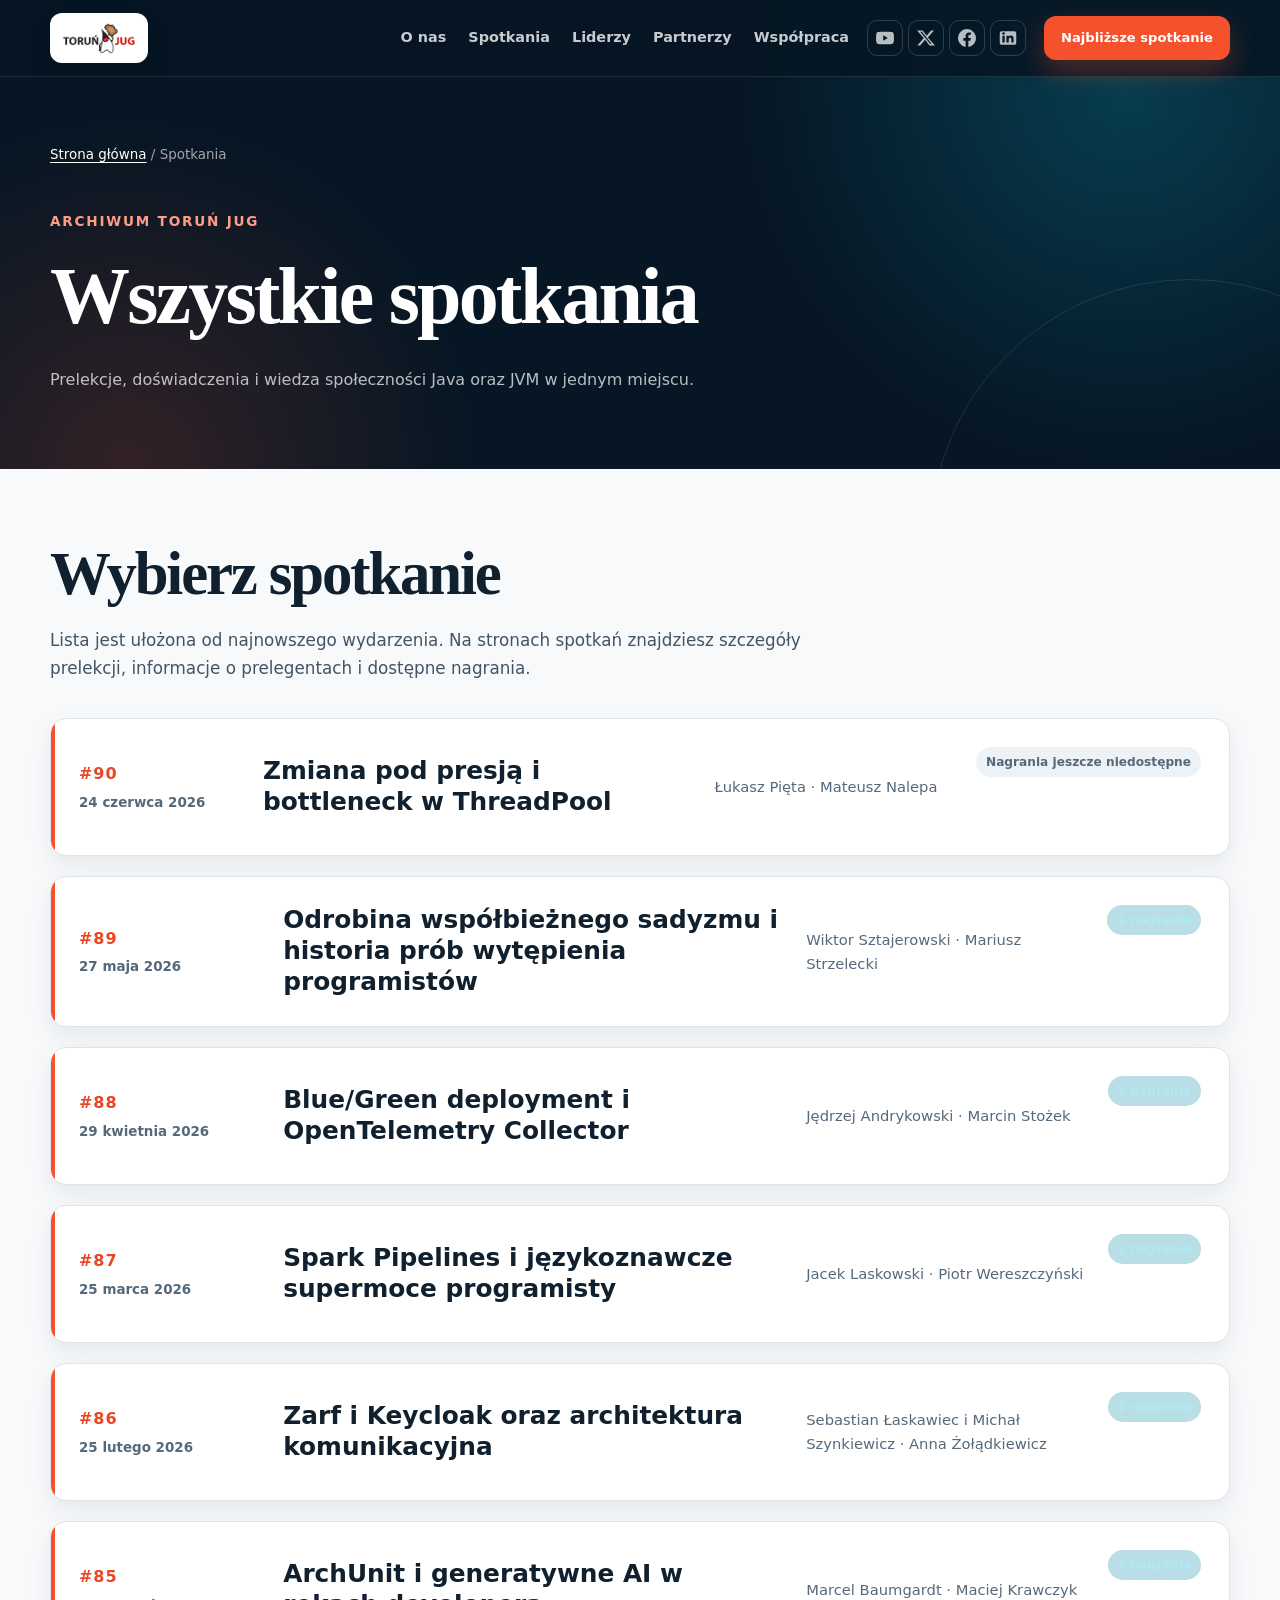
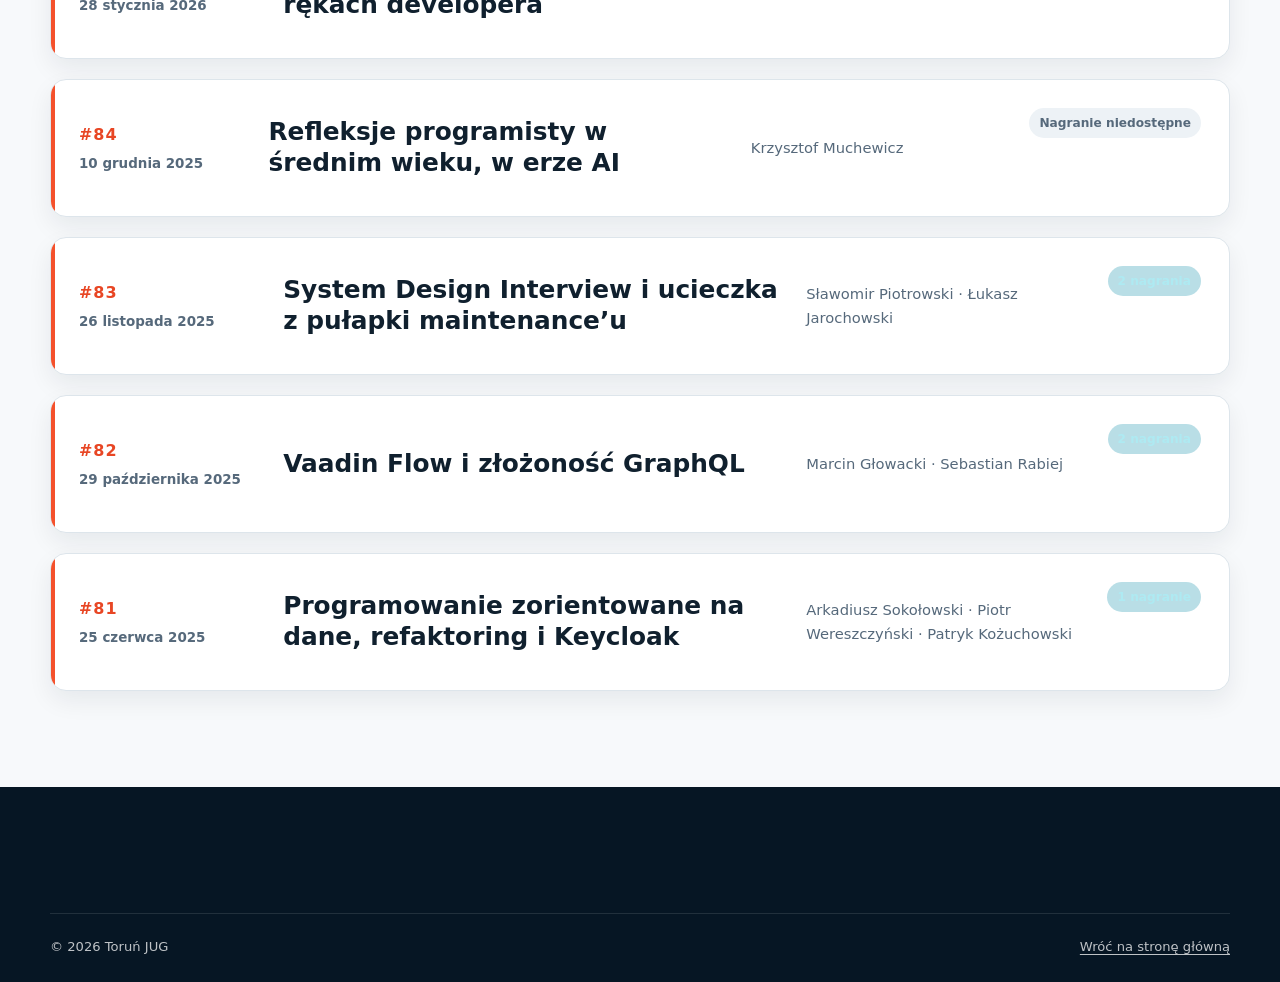
==== spotkania/index.html @ 1e6d054a "Older meetings archive" ====
<!doctype html>
<html lang="pl">
  <head>
    <meta charset="utf-8">
    <meta name="viewport" content="width=device-width, initial-scale=1">
    <meta name="theme-color" content="#071b2d">
    <meta name="color-scheme" content="light">

    <title>Wszystkie spotkania Toruń JUG</title>
    <meta name="description" content="Archiwum spotkań Toruń Java User Group: tematy, prelegenci i nagrania z wydarzeń społeczności Java i JVM w Toruniu.">
    <meta name="robots" content="index, follow, max-image-preview:large, max-snippet:-1, max-video-preview:-1">
    <link rel="canonical" href="https://torun.jug.pl/spotkania/">

    <meta property="og:type" content="website">
    <meta property="og:locale" content="pl_PL">
    <meta property="og:site_name" content="Toruń JUG">
    <meta property="og:title" content="Wszystkie spotkania Toruń JUG">
    <meta property="og:description" content="Tematy, prelegenci i nagrania ze spotkań społeczności Java i JVM w Toruniu.">
    <meta property="og:url" content="https://torun.jug.pl/spotkania/">
    <meta property="og:image" content="https://torun.jug.pl/static/media/cover.jpg">
    <meta name="twitter:card" content="summary_large_image">

    <link rel="stylesheet" href="../styles.css">
    <script src="../script.js" defer></script>

    <script type="application/ld+json">
      {
        "@context": "https://schema.org",
        "@type": "CollectionPage",
        "name": "Wszystkie spotkania Toruń JUG",
        "url": "https://torun.jug.pl/spotkania/",
        "description": "Archiwum spotkań Toruń Java User Group.",
        "isPartOf": {
          "@type": "WebSite",
          "name": "Toruń JUG",
          "url": "https://torun.jug.pl/"
        },
        "mainEntity": {
          "@type": "ItemList",
          "numberOfItems": 10,
          "itemListOrder": "https://schema.org/ItemListOrderDescending",
          "itemListElement": [
            { "@type": "ListItem", "position": 1, "url": "https://torun.jug.pl/spotkania/90-zmiana-pod-presja-thread-pool.html", "name": "Toruń JUG #90" },
            { "@type": "ListItem", "position": 2, "url": "https://torun.jug.pl/spotkania/89-wspolbiezny-sadyzm-historia-programistow.html", "name": "Toruń JUG #89" },
            { "@type": "ListItem", "position": 3, "url": "https://torun.jug.pl/spotkania/88-blue-green-opentelemetry.html", "name": "Toruń JUG #88" },
            { "@type": "ListItem", "position": 4, "url": "https://torun.jug.pl/spotkania/87-spark-pipelines-jezykoznawcze-supermoce.html", "name": "Toruń JUG #87" },
            { "@type": "ListItem", "position": 5, "url": "https://torun.jug.pl/spotkania/86-zarf-keycloak-architektura-komunikacyjna.html", "name": "Toruń JUG #86" },
            { "@type": "ListItem", "position": 6, "url": "https://torun.jug.pl/spotkania/85-archunit-generatywne-ai.html", "name": "Toruń JUG #85" },
            { "@type": "ListItem", "position": 7, "url": "https://torun.jug.pl/spotkania/84-refleksje-programisty-w-erze-ai.html", "name": "Toruń JUG #84" },
            { "@type": "ListItem", "position": 8, "url": "https://torun.jug.pl/spotkania/83-system-design-maintenance.html", "name": "Toruń JUG #83" },
            { "@type": "ListItem", "position": 9, "url": "https://torun.jug.pl/spotkania/82-vaadin-flow-graphql.html", "name": "Toruń JUG #82" },
            { "@type": "ListItem", "position": 10, "url": "https://torun.jug.pl/spotkania/81-programowanie-zorientowane-na-dane-refaktoring-keycloak.html", "name": "Toruń JUG #81" }
          ]
        }
      }
    </script>
  </head>
  <body class="meeting-page meetings-archive-page">
    <a class="skip-link" href="#main-content">Przejdź do treści</a>

    <header class="site-header">
      <div class="container header-inner">
        <a class="brand" href="../index.html" aria-label="Toruń JUG – strona główna">
          <img class="brand-logo" src="../static/media/logo_mini.png" width="180" height="75" alt="">
        </a>

        <button class="menu-toggle" type="button" aria-expanded="false" aria-controls="main-navigation" aria-label="Otwórz menu" data-menu-toggle>
          <span></span><span></span><span></span>
        </button>

        <div class="nav-panel" id="main-navigation" data-nav-panel>
          <nav aria-label="Główna nawigacja">
            <ul class="nav-links">
              <li><a href="../index.html#o-nas">O nas</a></li>
              <li><a href="index.html" aria-current="page">Spotkania</a></li>
              <li><a href="../index.html#liderzy">Liderzy</a></li>
              <li><a href="../index.html#partnerzy">Partnerzy</a></li>
              <li><a href="../index.html#wspolpraca">Współpraca</a></li>
            </ul>
          </nav>
          <a class="button button-small button-accent" href="https://www.meetup.com/Torun-JUG/events/" target="_blank" rel="noopener noreferrer">Najbliższe spotkanie</a>
        </div>
      </div>
    </header>

    <main id="main-content">
      <section class="meeting-hero meetings-archive-hero" aria-labelledby="archive-title">
        <div class="container">
          <p class="breadcrumb"><a href="../index.html">Strona główna</a> / Spotkania</p>
          <div class="meeting-hero-content">
            <p class="meeting-kicker">Archiwum Toruń JUG</p>
            <h1 id="archive-title">Wszystkie spotkania</h1>
            <p class="meeting-hero-meta">Prelekcje, doświadczenia i wiedza społeczności Java oraz JVM w jednym miejscu.</p>
          </div>
        </div>
      </section>

      <section class="archive-content" aria-labelledby="archive-list-title">
        <div class="container">
          <div class="archive-heading">
            <h2 id="archive-list-title">Wybierz spotkanie</h2>
            <p>Lista jest ułożona od najnowszego wydarzenia. Na stronach spotkań znajdziesz szczegóły prelekcji, informacje o prelegentach i dostępne nagrania.</p>
          </div>

          <ol class="archive-meetings-list" reversed start="90">
            <li>
              <article class="meeting-card">
                <div class="meeting-card-meta"><span class="meeting-number">#90</span><time datetime="2026-06-24">24 czerwca 2026</time></div>
                <h3><a href="90-zmiana-pod-presja-thread-pool.html">Zmiana pod presją i bottleneck w ThreadPool</a></h3>
                <p>Łukasz Pięta · Mateusz Nalepa</p>
                <span class="meeting-status meeting-status-pending">Nagrania jeszcze niedostępne</span>
              </article>
            </li>
            <li>
              <article class="meeting-card">
                <div class="meeting-card-meta"><span class="meeting-number">#89</span><time datetime="2026-05-27">27 maja 2026</time></div>
                <h3><a href="89-wspolbiezny-sadyzm-historia-programistow.html">Odrobina współbieżnego sadyzmu i historia prób wytępienia programistów</a></h3>
                <p>Wiktor Sztajerowski · Mariusz Strzelecki</p>
                <span class="meeting-status">1 nagranie</span>
              </article>
            </li>
            <li>
              <article class="meeting-card">
                <div class="meeting-card-meta"><span class="meeting-number">#88</span><time datetime="2026-04-29">29 kwietnia 2026</time></div>
                <h3><a href="88-blue-green-opentelemetry.html">Blue/Green deployment i OpenTelemetry Collector</a></h3>
                <p>Jędrzej Andrykowski · Marcin Stożek</p>
                <span class="meeting-status">2 nagrania</span>
              </article>
            </li>
            <li>
              <article class="meeting-card">
                <div class="meeting-card-meta"><span class="meeting-number">#87</span><time datetime="2026-03-25">25 marca 2026</time></div>
                <h3><a href="87-spark-pipelines-jezykoznawcze-supermoce.html">Spark Pipelines i językoznawcze supermoce programisty</a></h3>
                <p>Jacek Laskowski · Piotr Wereszczyński</p>
                <span class="meeting-status">2 nagrania</span>
              </article>
            </li>
            <li>
              <article class="meeting-card">
                <div class="meeting-card-meta"><span class="meeting-number">#86</span><time datetime="2026-02-25">25 lutego 2026</time></div>
                <h3><a href="86-zarf-keycloak-architektura-komunikacyjna.html">Zarf i Keycloak oraz architektura komunikacyjna</a></h3>
                <p>Sebastian Łaskawiec i Michał Szynkiewicz · Anna Żołądkiewicz</p>
                <span class="meeting-status">2 nagrania</span>
              </article>
            </li>
            <li>
              <article class="meeting-card">
                <div class="meeting-card-meta"><span class="meeting-number">#85</span><time datetime="2026-01-28">28 stycznia 2026</time></div>
                <h3><a href="85-archunit-generatywne-ai.html">ArchUnit i generatywne AI w rękach developera</a></h3>
                <p>Marcel Baumgardt · Maciej Krawczyk</p>
                <span class="meeting-status">2 nagrania</span>
              </article>
            </li>
            <li>
              <article class="meeting-card">
                <div class="meeting-card-meta"><span class="meeting-number">#84</span><time datetime="2025-12-10">10 grudnia 2025</time></div>
                <h3><a href="84-refleksje-programisty-w-erze-ai.html">Refleksje programisty w średnim wieku, w erze AI</a></h3>
                <p>Krzysztof Muchewicz</p>
                <span class="meeting-status meeting-status-pending">Nagranie niedostępne</span>
              </article>
            </li>
            <li>
              <article class="meeting-card">
                <div class="meeting-card-meta"><span class="meeting-number">#83</span><time datetime="2025-11-26">26 listopada 2025</time></div>
                <h3><a href="83-system-design-maintenance.html">System Design Interview i ucieczka z pułapki maintenance’u</a></h3>
                <p>Sławomir Piotrowski · Łukasz Jarochowski</p>
                <span class="meeting-status">2 nagrania</span>
              </article>
            </li>
            <li>
              <article class="meeting-card">
                <div class="meeting-card-meta"><span class="meeting-number">#82</span><time datetime="2025-10-29">29 października 2025</time></div>
                <h3><a href="82-vaadin-flow-graphql.html">Vaadin Flow i złożoność GraphQL</a></h3>
                <p>Marcin Głowacki · Sebastian Rabiej</p>
                <span class="meeting-status">2 nagrania</span>
              </article>
            </li>
            <li>
              <article class="meeting-card">
                <div class="meeting-card-meta"><span class="meeting-number">#81</span><time datetime="2025-06-25">25 czerwca 2025</time></div>
                <h3><a href="81-programowanie-zorientowane-na-dane-refaktoring-keycloak.html">Programowanie zorientowane na dane, refaktoring i Keycloak</a></h3>
                <p>Arkadiusz Sokołowski · Piotr Wereszczyński · Patryk Kożuchowski</p>
                <span class="meeting-status">1 nagranie</span>
              </article>
            </li>
          </ol>
        </div>
      </section>
    </main>

    <footer class="site-footer">
      <div class="container footer-bottom">
        <p>© <span data-current-year>2026</span> Toruń JUG</p>
        <p><a href="../index.html">Wróć na stronę główną</a></p>
      </div>
    </footer>
  </body>
</html>
---- styles.css ----
:root {
  --navy-950: #061624;
  --navy-900: #071b2d;
  --navy-800: #0d2940;
  --navy-700: #163c59;
  --teal-700: #08718a;
  --teal-600: #0788a4;
  --teal-100: #dff5f7;
  --accent-600: #e84624;
  --accent-500: #f4512c;
  --accent-100: #ffe7df;
  --slate-950: #10202e;
  --slate-700: #425466;
  --slate-600: #56697b;
  --slate-300: #cbd5df;
  --slate-200: #dde5eb;
  --slate-100: #edf2f6;
  --slate-50: #f7f9fb;
  --white: #ffffff;
  --shadow-sm: 0 10px 24px rgba(7, 27, 45, 0.07);
  --shadow-md: 0 20px 50px rgba(7, 27, 45, 0.13);
  --radius-sm: 10px;
  --radius-md: 16px;
  --radius-lg: 24px;
  --container: 1180px;
  --header-height: 76px;
}

*,
*::before,
*::after {
  box-sizing: border-box;
}

html {
  scroll-behavior: smooth;
  scroll-padding-top: calc(var(--header-height) + 24px);
}

body {
  margin: 0;
  background: var(--white);
  color: var(--slate-950);
  font-family: Inter, ui-sans-serif, system-ui, -apple-system, BlinkMacSystemFont, "Segoe UI", sans-serif;
  font-size: 16px;
  line-height: 1.65;
  text-rendering: optimizeLegibility;
  -webkit-font-smoothing: antialiased;
}

body.menu-open {
  overflow: hidden;
}

img {
  display: block;
  max-width: 100%;
}

a {
  color: inherit;
  text-decoration-thickness: 0.08em;
  text-underline-offset: 0.2em;
}

button,
a {
  -webkit-tap-highlight-color: transparent;
}

:focus-visible {
  outline: 3px solid #f7b19f;
  outline-offset: 4px;
}

h1,
h2,
h3,
p {
  margin-top: 0;
}

h1,
h2 {
  font-family: Georgia, Cambria, "Times New Roman", serif;
  letter-spacing: -0.035em;
  line-height: 1.08;
}

h1 {
  margin-bottom: 24px;
  font-size: clamp(2.7rem, 8vw, 5.7rem);
  font-weight: 700;
  text-wrap: balance;
}

h2 {
  margin-bottom: 20px;
  font-size: clamp(2.2rem, 5vw, 3.8rem);
  font-weight: 700;
  text-wrap: balance;
}

h3 {
  margin-bottom: 12px;
  font-size: 1.35rem;
  line-height: 1.25;
}

.container {
  width: min(calc(100% - 40px), var(--container));
  margin-inline: auto;
}

.skip-link {
  position: fixed;
  top: 12px;
  left: 12px;
  z-index: 1000;
  padding: 10px 16px;
  border-radius: 8px;
  background: var(--white);
  color: var(--navy-950);
  font-weight: 700;
  transform: translateY(-160%);
  transition: transform 160ms ease;
}

.skip-link:focus {
  transform: translateY(0);
}

.site-header {
  position: fixed;
  inset: 0 0 auto;
  z-index: 100;
  min-height: var(--header-height);
  border-bottom: 1px solid rgba(255, 255, 255, 0.11);
  background: rgba(6, 22, 36, 0.88);
  color: var(--white);
  backdrop-filter: blur(18px);
  -webkit-backdrop-filter: blur(18px);
}

.header-inner {
  min-height: var(--header-height);
  display: flex;
  align-items: center;
  justify-content: space-between;
  gap: 28px;
}

.brand {
  display: inline-flex;
  align-items: center;
  gap: 12px;
  text-decoration: none;
}

.brand-logo {
  width: auto;
  height: 50px;
  padding: 7px 11px;
  border-radius: 12px;
  background: var(--white);
  box-shadow: 0 10px 24px rgba(0, 0, 0, 0.18);
  object-fit: contain;
}

.nav-panel {
  display: flex;
  align-items: center;
  gap: 18px;
}

.nav-links,
.meeting-facts,
.profile-links,
.footer-links {
  margin: 0;
  padding: 0;
  list-style: none;
}

.nav-links {
  display: flex;
  align-items: center;
  gap: 22px;
}

.header-socials {
  display: flex;
  align-items: center;
  gap: 5px;
}

.header-socials a {
  width: 36px;
  height: 36px;
  display: grid;
  flex: 0 0 auto;
  place-items: center;
  border: 1px solid rgba(255, 255, 255, 0.17);
  border-radius: 10px;
  color: rgba(255, 255, 255, 0.72);
  text-decoration: none;
  transition: border-color 160ms ease, background-color 160ms ease, color 160ms ease, transform 160ms ease;
}

.header-socials a:hover,
.header-socials a:focus-visible {
  border-color: var(--accent-500);
  background: var(--accent-500);
  color: var(--white);
  transform: translateY(-2px);
}

.header-socials svg {
  width: 18px;
  height: 18px;
  fill: currentColor;
}

.nav-links a {
  position: relative;
  display: inline-flex;
  align-items: center;
  min-height: 44px;
  color: rgba(255, 255, 255, 0.78);
  font-size: 0.9rem;
  font-weight: 700;
  text-decoration: none;
  transition: color 160ms ease;
}

.nav-links a::after {
  position: absolute;
  right: 0;
  bottom: 7px;
  left: 0;
  height: 2px;
  border-radius: 999px;
  background: var(--accent-500);
  content: "";
  transform: scaleX(0);
  transform-origin: right;
  transition: transform 180ms ease;
}

.nav-links a:hover,
.nav-links a:focus-visible {
  color: var(--white);
}

.nav-links a:hover::after,
.nav-links a:focus-visible::after {
  transform: scaleX(1);
  transform-origin: left;
}

.menu-toggle {
  width: 48px;
  height: 48px;
  display: none;
  place-items: center;
  padding: 11px;
  border: 1px solid rgba(255, 255, 255, 0.25);
  border-radius: 12px;
  background: transparent;
  color: var(--white);
  cursor: pointer;
}

.menu-toggle span {
  width: 23px;
  height: 2px;
  display: block;
  border-radius: 99px;
  background: currentColor;
  transition: transform 180ms ease, opacity 180ms ease;
}

.menu-toggle span + span {
  margin-top: 5px;
}

.menu-toggle[aria-expanded="true"] span:nth-child(1) {
  transform: translateY(10px) rotate(45deg);
}

.menu-toggle[aria-expanded="true"] span:nth-child(2) {
  opacity: 0;
}

.menu-toggle[aria-expanded="true"] span:nth-child(3) {
  transform: translateY(-10px) rotate(-45deg);
}

.button {
  min-height: 50px;
  display: inline-flex;
  align-items: center;
  justify-content: center;
  gap: 9px;
  padding: 13px 22px;
  border: 1px solid transparent;
  border-radius: 12px;
  font-size: 0.92rem;
  font-weight: 800;
  line-height: 1.2;
  text-align: center;
  text-decoration: none;
  transition: transform 160ms ease, box-shadow 160ms ease, background 160ms ease;
}

.button:hover {
  transform: translateY(-2px);
}

.button-small {
  min-height: 44px;
  padding: 10px 16px;
  font-size: 0.82rem;
}

.button-accent {
  background: var(--accent-500);
  color: var(--white);
  box-shadow: 0 12px 28px rgba(244, 81, 44, 0.3);
}

.button-accent:hover {
  background: var(--accent-600);
  box-shadow: 0 16px 34px rgba(244, 81, 44, 0.38);
}

.button-primary {
  background: var(--navy-800);
  color: var(--white);
  box-shadow: 0 12px 28px rgba(7, 27, 45, 0.18);
}

.button-primary:hover {
  background: var(--navy-700);
  box-shadow: 0 16px 34px rgba(7, 27, 45, 0.24);
}

.button-ghost {
  border-color: rgba(255, 255, 255, 0.45);
  background: rgba(255, 255, 255, 0.08);
  color: var(--white);
}

.button-ghost:hover {
  border-color: rgba(255, 255, 255, 0.8);
  background: rgba(255, 255, 255, 0.15);
}

.hero {
  min-height: clamp(680px, 88svh, 900px);
  position: relative;
  display: grid;
  align-items: center;
  overflow: hidden;
  padding: calc(var(--header-height) + 72px) 0 76px;
  isolation: isolate;
  background: var(--navy-950);
  color: var(--white);
}

.hero-image,
.hero-overlay {
  position: absolute;
  inset: 0;
  width: 100%;
  height: 100%;
}

.hero-image {
  z-index: -3;
  object-fit: cover;
  object-position: center 47%;
}

.hero-overlay {
  z-index: -2;
  background:
    linear-gradient(90deg, rgba(4, 18, 31, 0.96) 0%, rgba(4, 18, 31, 0.82) 37%, rgba(4, 18, 31, 0.38) 70%, rgba(4, 18, 31, 0.28) 100%),
    linear-gradient(0deg, rgba(4, 18, 31, 0.8) 0%, transparent 52%, rgba(4, 18, 31, 0.22) 100%);
}

.hero::after {
  position: absolute;
  right: -90px;
  bottom: -110px;
  z-index: -1;
  width: 320px;
  height: 320px;
  border: 1px solid rgba(255, 255, 255, 0.18);
  border-radius: 50%;
  content: "";
  box-shadow: 0 0 0 70px rgba(255, 255, 255, 0.035), 0 0 0 140px rgba(255, 255, 255, 0.02);
}

.hero-content {
  position: relative;
  z-index: 1;
}

.hero-content h1 {
  max-width: 880px;
  margin-bottom: 18px;
  font-size: clamp(2.6rem, 6vw, 4.9rem);
}

.hero-tagline {
  max-width: 700px;
  margin-bottom: 18px;
  color: var(--white);
  font-size: clamp(1.2rem, 2.5vw, 1.65rem);
  font-weight: 800;
  line-height: 1.35;
}

.eyebrow {
  margin-bottom: 16px;
  color: var(--teal-700);
  font-size: 0.78rem;
  font-weight: 850;
  letter-spacing: 0.15em;
  text-transform: uppercase;
}

.eyebrow span {
  padding-inline: 5px;
  color: var(--accent-500);
}

.eyebrow-light {
  color: #86e0ec;
}

.hero-description {
  max-width: 690px;
  margin-bottom: 32px;
  color: rgba(255, 255, 255, 0.83);
  font-size: clamp(1rem, 2vw, 1.18rem);
  line-height: 1.7;
}

.hero-actions {
  display: flex;
  flex-wrap: wrap;
  gap: 12px;
}

.meeting-facts {
  max-width: 700px;
  display: grid;
  grid-template-columns: repeat(2, minmax(0, 1fr));
  gap: 1px;
  margin-top: 56px;
  overflow: hidden;
  border: 1px solid rgba(255, 255, 255, 0.18);
  border-radius: var(--radius-md);
  background: rgba(255, 255, 255, 0.18);
  backdrop-filter: blur(12px);
}

.meeting-facts li {
  min-height: 92px;
  display: flex;
  flex-direction: column;
  justify-content: center;
  padding: 18px 22px;
  background: rgba(6, 22, 36, 0.68);
}

.meeting-facts strong {
  font-size: 1rem;
}

.meeting-facts span {
  margin-top: 2px;
  color: rgba(255, 255, 255, 0.65);
  font-size: 0.82rem;
}

.section {
  padding: 88px 0;
}

.section-heading {
  max-width: 760px;
  margin-bottom: 40px;
}

.section-heading-centered {
  margin-inline: auto;
  text-align: center;
}

.section-lead {
  margin-bottom: 0;
  color: var(--slate-700);
  font-size: 1.08rem;
}

.values-grid {
  display: grid;
  grid-template-columns: repeat(3, minmax(0, 1fr));
  gap: 20px;
}

.value-card {
  min-height: 290px;
  position: relative;
  overflow: hidden;
  padding: 32px;
  border: 1px solid var(--slate-200);
  border-radius: var(--radius-md);
  background: var(--slate-50);
  transition: transform 180ms ease, box-shadow 180ms ease, border-color 180ms ease;
}

.value-card::after {
  position: absolute;
  right: -38px;
  bottom: -62px;
  width: 150px;
  height: 150px;
  border-radius: 50%;
  background: var(--teal-100);
  content: "";
  opacity: 0.72;
}

.value-card:hover {
  border-color: #b8dbe2;
  box-shadow: var(--shadow-sm);
  transform: translateY(-4px);
}

.card-number {
  width: 52px;
  height: 52px;
  display: grid;
  place-items: center;
  margin-bottom: 56px;
  border-radius: 50%;
  background: var(--navy-900);
  color: var(--white);
  font-size: 0.8rem;
  font-weight: 850;
  letter-spacing: 0.08em;
}

.value-card h3,
.value-card p {
  position: relative;
  z-index: 1;
}

.value-card p {
  margin-bottom: 0;
  color: var(--slate-700);
}

.section-leaders {
  background: var(--slate-100);
}

.leaders-grid {
  display: grid;
  grid-template-columns: repeat(2, minmax(0, 1fr));
  gap: 24px;
}

.leader-card {
  min-height: 430px;
  display: flex;
  flex-direction: column;
  padding: 32px;
  border: 1px solid var(--slate-200);
  border-radius: var(--radius-lg);
  background: var(--white);
  box-shadow: var(--shadow-sm);
}

.leader-intro {
  display: flex;
  align-items: center;
  gap: 22px;
  margin-bottom: 28px;
}

.leader-intro img {
  width: 128px;
  height: 128px;
  flex: 0 0 auto;
  border: 5px solid var(--white);
  border-radius: 50%;
  object-fit: cover;
  box-shadow: 0 0 0 1px var(--slate-200), 0 12px 28px rgba(7, 27, 45, 0.16);
}

.leader-intro h3 {
  margin-bottom: 4px;
  font-size: clamp(1.35rem, 3vw, 1.75rem);
}

.role-link {
  color: var(--teal-700);
  font-weight: 750;
}

.leader-card > p {
  margin-bottom: 28px;
  color: var(--slate-700);
}

.section-meetings {
  overflow: hidden;
  background: var(--navy-950);
  color: var(--white);
}

.section-meetings .section-heading {
  max-width: 1000px;
}

.section-meetings .section-lead {
  color: rgba(255, 255, 255, 0.68);
}

.meetings-carousel {
  width: min(90vw, 1600px);
  margin-inline: 50%;
  transform: translateX(-50%);
}

.meetings-carousel-viewport {
  overflow-x: auto;
  overscroll-behavior-inline: contain;
  scrollbar-width: none;
  scroll-snap-type: inline mandatory;
  scroll-behavior: smooth;
  -webkit-overflow-scrolling: touch;
}

.meetings-carousel-viewport::-webkit-scrollbar {
  display: none;
}

.meetings-list {
  display: flex;
  gap: 18px;
  margin: 0;
  padding: 0;
  list-style: none;
}

.meetings-list > li {
  min-width: 0;
  flex: 0 0 calc((100% - 36px) / 3);
  scroll-snap-align: start;
  scroll-snap-stop: always;
}

.meeting-card {
  min-height: 230px;
  position: relative;
  display: flex;
  flex-direction: column;
  padding: 28px;
  overflow: hidden;
  border: 1px solid rgba(255, 255, 255, 0.12);
  border-radius: var(--radius-md);
  background: rgba(255, 255, 255, 0.055);
  transition: border-color 180ms ease, background 180ms ease, transform 180ms ease;
}

.meeting-card::before {
  position: absolute;
  inset: 0 auto 0 0;
  width: 4px;
  background: var(--accent-500);
  content: "";
}

.meeting-card:hover {
  border-color: rgba(255, 255, 255, 0.28);
  background: rgba(255, 255, 255, 0.09);
  transform: translateY(-4px);
}

.meeting-card-meta {
  display: flex;
  align-items: center;
  justify-content: space-between;
  gap: 16px;
  margin-bottom: 22px;
  color: rgba(255, 255, 255, 0.62);
  font-size: 0.84rem;
  font-weight: 700;
}

.meeting-number {
  color: #ff8f76;
  font-size: 1rem;
  font-weight: 900;
  letter-spacing: 0.06em;
}

.meeting-card h3 {
  margin-bottom: 10px;
  font-size: clamp(1.25rem, 2.4vw, 1.55rem);
}

.meeting-card h3 a {
  text-decoration: none;
}

.meeting-card h3 a::after {
  position: absolute;
  inset: 0;
  content: "";
}

.meeting-card > p {
  margin-bottom: 22px;
  color: rgba(255, 255, 255, 0.68);
  font-size: 0.92rem;
}

.meeting-status {
  align-self: flex-start;
  margin-top: auto;
  padding: 5px 10px;
  border-radius: 999px;
  background: rgba(7, 136, 164, 0.28);
  color: #aeeaf2;
  font-size: 0.76rem;
  font-weight: 800;
}

.meeting-status-pending {
  background: rgba(255, 255, 255, 0.08);
  color: rgba(255, 255, 255, 0.62);
}

.meeting-card-archive {
  justify-content: center;
  border-color: #8d98a3;
  background: #66727e;
  color: var(--white);
  text-decoration: none;
}

.meeting-card-archive::before {
  background: #c9d0d6;
}

.meeting-card-archive:hover {
  border-color: #b8c0c7;
  background: #747f8a;
}

.meeting-archive-label {
  margin-bottom: 20px;
  color: var(--white);
  font-size: 0.78rem;
  font-weight: 900;
  letter-spacing: 0.12em;
  text-transform: uppercase;
}

.meeting-card-archive > p {
  color: rgba(255, 255, 255, 0.9);
}

.meeting-archive-action {
  align-self: flex-start;
  margin-top: auto;
  padding: 6px 11px;
  border-radius: 999px;
  background: var(--white);
  color: #38434d;
  font-size: 0.88rem;
  font-weight: 850;
}

.meetings-carousel-controls {
  display: grid;
  grid-template-columns: auto minmax(120px, 1fr) auto auto;
  align-items: center;
  gap: 14px;
  margin-top: 24px;
}

.carousel-button {
  width: 46px;
  height: 46px;
  display: grid;
  place-items: center;
  padding: 0;
  border: 1px solid rgba(255, 255, 255, 0.2);
  border-radius: 50%;
  background: rgba(255, 255, 255, 0.08);
  color: var(--white);
  cursor: pointer;
  font: inherit;
  font-size: 1.35rem;
  transition: border-color 180ms ease, background 180ms ease, opacity 180ms ease;
}

.carousel-button:hover:not(:disabled) {
  border-color: rgba(255, 255, 255, 0.5);
  background: rgba(255, 255, 255, 0.14);
}

.carousel-button:disabled {
  opacity: 0.35;
  cursor: not-allowed;
}

.carousel-progress {
  display: flex;
}

.carousel-progress input {
  width: 100%;
  height: 28px;
  margin: 0;
  background: transparent;
  cursor: pointer;
  accent-color: var(--accent-500);
  appearance: none;
  -webkit-appearance: none;
}

.carousel-progress input::-webkit-slider-runnable-track {
  height: 4px;
  border-radius: 999px;
  background: rgba(255, 255, 255, 0.24);
}

.carousel-progress input::-webkit-slider-thumb {
  width: 18px;
  height: 18px;
  margin-top: -7px;
  border: 0;
  border-radius: 50%;
  background: var(--accent-500);
  -webkit-appearance: none;
}

.carousel-progress input::-moz-range-track {
  height: 4px;
  border-radius: 999px;
  background: rgba(255, 255, 255, 0.24);
}

.carousel-progress input::-moz-range-thumb {
  width: 18px;
  height: 18px;
  border: 0;
  border-radius: 50%;
  background: var(--accent-500);
}

.carousel-position {
  min-width: 72px;
  color: rgba(255, 255, 255, 0.7);
  font-size: 0.82rem;
  font-weight: 750;
  text-align: center;
  white-space: nowrap;
}

.visually-hidden {
  position: absolute;
  width: 1px;
  height: 1px;
  padding: 0;
  overflow: hidden;
  clip: rect(0, 0, 0, 0);
  white-space: nowrap;
  border: 0;
}

.meetings-source {
  margin: 28px 0 0;
  color: rgba(255, 255, 255, 0.62);
}

.meetings-source a {
  color: var(--white);
  font-weight: 750;
}

.meetings-archive-page {
  background: var(--slate-50);
}

.meetings-archive-hero h1 {
  max-width: 900px;
}

.archive-content {
  padding: 72px 0 96px;
}

.archive-heading {
  max-width: 760px;
  margin-bottom: 36px;
}

.archive-heading p {
  margin-bottom: 0;
  color: var(--slate-700);
  font-size: 1.05rem;
}

.archive-meetings-list {
  display: grid;
  grid-template-columns: 1fr;
  gap: 20px;
  margin: 0;
  padding: 0;
  list-style: none;
}

.archive-meetings-list .meeting-card {
  min-height: 138px;
  height: 100%;
  display: grid;
  grid-template-columns: minmax(160px, 0.65fr) minmax(280px, 1.8fr) minmax(180px, 1fr) auto;
  align-items: center;
  gap: 24px;
  border-color: var(--slate-200);
  background: var(--white);
  box-shadow: var(--shadow-sm);
}

.archive-meetings-list .meeting-card-meta {
  align-items: flex-start;
  flex-direction: column;
  justify-content: center;
  gap: 4px;
  margin-bottom: 0;
}

.archive-meetings-list .meeting-card h3,
.archive-meetings-list .meeting-card > p {
  margin-bottom: 0;
}

.archive-meetings-list .meeting-status {
  justify-self: end;
  margin-top: 0;
  white-space: nowrap;
}

.archive-meetings-list .meeting-card:hover {
  border-color: var(--slate-300);
  background: var(--white);
  box-shadow: var(--shadow-md);
}

.archive-meetings-list .meeting-card-meta,
.archive-meetings-list .meeting-card > p {
  color: var(--slate-600);
}

.archive-meetings-list .meeting-number {
  color: var(--accent-600);
}

.archive-meetings-list .meeting-status-pending {
  background: var(--slate-100);
  color: var(--slate-600);
}

/* Podstrony spotkań */
.meeting-page {
  background: var(--slate-50);
}

.meeting-hero {
  position: relative;
  padding: calc(var(--header-height) + 68px) 0 76px;
  overflow: hidden;
  background:
    radial-gradient(circle at 88% 18%, rgba(7, 136, 164, 0.34), transparent 32%),
    radial-gradient(circle at 10% 100%, rgba(244, 81, 44, 0.19), transparent 28%),
    var(--navy-950);
  color: var(--white);
}

.meeting-hero::after {
  position: absolute;
  right: -170px;
  bottom: -330px;
  width: 520px;
  height: 520px;
  border: 1px solid rgba(255, 255, 255, 0.1);
  border-radius: 50%;
  content: "";
}

.breadcrumb {
  position: relative;
  z-index: 1;
  margin: 0 0 42px;
  color: rgba(255, 255, 255, 0.62);
  font-size: 0.84rem;
}

.breadcrumb a {
  color: var(--white);
}

.meeting-hero-content {
  position: relative;
  z-index: 1;
  max-width: 970px;
}

.meeting-kicker {
  display: inline-flex;
  align-items: center;
  gap: 10px;
  margin-bottom: 20px;
  color: #ff9c85;
  font-size: 0.85rem;
  font-weight: 900;
  letter-spacing: 0.13em;
  text-transform: uppercase;
}

.meeting-hero h1 {
  max-width: 1050px;
  margin-bottom: 28px;
  font-size: clamp(2.35rem, 7vw, 5rem);
}

.meeting-hero-meta {
  display: flex;
  flex-wrap: wrap;
  gap: 12px 28px;
  margin: 0;
  color: rgba(255, 255, 255, 0.72);
}

.meeting-hero-meta span,
.meeting-hero-meta time {
  display: inline-flex;
  align-items: center;
  gap: 8px;
}

.meeting-hero-actions {
  display: flex;
  flex-wrap: wrap;
  gap: 12px;
  margin-top: 32px;
}

.meeting-content {
  padding: 72px 0 88px;
}

.meeting-layout {
  display: grid;
  grid-template-columns: minmax(0, 1.65fr) minmax(280px, 0.65fr);
  align-items: start;
  gap: 42px;
}

.meeting-layout-single {
  display: block;
  max-width: 1080px;
}

.meeting-main > h2 {
  margin-bottom: 30px;
  font-size: clamp(2rem, 4vw, 3rem);
}

.talk-list {
  display: grid;
  gap: 18px;
}

.talk-card {
  padding: 28px;
  border: 1px solid var(--slate-200);
  border-radius: var(--radius-md);
  background: var(--white);
  box-shadow: var(--shadow-sm);
}

.talk-card h3 {
  margin-bottom: 9px;
  font-size: clamp(1.25rem, 3vw, 1.6rem);
}

.talk-speaker {
  margin-bottom: 22px;
  color: var(--teal-700);
  font-weight: 800;
}

.talk-description {
  max-width: 850px;
  margin-bottom: 0;
  color: var(--slate-700);
  font-size: 1rem;
  white-space: pre-line;
}

.talk-speakers {
  display: grid;
}

.talk-speaker-profile {
  display: grid;
  grid-template-columns: minmax(180px, 300px) minmax(0, 1fr);
  align-items: start;
  gap: 30px;
  margin: 30px 0;
  padding-top: 30px;
  border-top: 1px solid var(--slate-200);
}

.talk-speaker-profile + .talk-speaker-profile {
  margin-top: 0;
}

.talk-speaker-photo {
  width: 100%;
  max-width: 300px;
  aspect-ratio: 1;
  border-radius: 18px;
  object-fit: cover;
  box-shadow: var(--shadow-sm);
}

.talk-speaker-details {
  padding-top: 4px;
}

.talk-speaker-label {
  margin-bottom: 7px;
  color: var(--teal-700);
  font-size: 0.75rem;
  font-weight: 850;
  letter-spacing: 0.1em;
  text-transform: uppercase;
}

.talk-speaker-details h4 {
  margin-bottom: 12px;
  font-family: inherit;
  font-size: clamp(1.3rem, 3vw, 1.8rem);
  letter-spacing: -0.02em;
}

.talk-speaker-bio {
  margin-bottom: 0;
  color: var(--slate-700);
  white-space: pre-line;
}

.talk-video {
  position: relative;
  aspect-ratio: 16 / 9;
  margin-top: 30px;
  overflow: hidden;
  border-radius: 14px;
  background: var(--navy-950);
  box-shadow: var(--shadow-sm);
}

.talk-video iframe {
  width: 100%;
  height: 100%;
  display: block;
  border: 0;
}

.talk-action {
  min-height: 46px;
  display: inline-flex;
  align-items: center;
  gap: 8px;
  padding: 10px 15px;
  border-radius: 10px;
  background: #e32636;
  color: var(--white);
  font-size: 0.86rem;
  font-weight: 850;
  text-decoration: none;
}

.talk-unavailable {
  display: inline-flex;
  align-items: center;
  min-height: 42px;
  padding: 8px 13px;
  border-radius: 9px;
  background: var(--slate-100);
  color: var(--slate-600);
  font-size: 0.82rem;
  font-weight: 750;
}

.meeting-page-v2 .meeting-layout-single {
  max-width: var(--container);
}

.meeting-page-v2 .talk-list {
  width: max(100%, 90vw);
  margin-left: 50%;
  transform: translateX(-50%);
  grid-template-columns: repeat(2, minmax(0, 1fr));
  gap: 24px;
}

.meeting-page-v2 .talk-card {
  min-width: 0;
  display: flex;
  flex-direction: column;
}

.meeting-page-v2 .talk-card:last-child:nth-child(odd) {
  grid-column: 1 / -1;
}

.meeting-page-v2 .talk-speakers {
  flex: 1;
}

.meeting-page-v2 .talk-speaker-profile {
  grid-template-columns: minmax(140px, 190px) minmax(0, 1fr);
  gap: 24px;
}

.meeting-page-v2 .talk-speaker-photo {
  max-width: 190px;
}

.meeting-page-v2 .talk-recording {
  margin-top: auto;
}

.meeting-page-v2 .talk-video-mobile-action {
  display: none;
}

.meeting-sidebar {
  position: sticky;
  top: calc(var(--header-height) + 24px);
}

.meeting-info-card {
  padding: 26px;
  border: 1px solid var(--slate-200);
  border-radius: var(--radius-md);
  background: var(--white);
  box-shadow: var(--shadow-sm);
}

.meeting-info-card h2 {
  margin-bottom: 20px;
  font-family: inherit;
  font-size: 1.15rem;
  letter-spacing: 0;
}

.meeting-info-list {
  display: grid;
  gap: 18px;
  margin: 0 0 24px;
}

.meeting-info-list div {
  display: grid;
  gap: 2px;
}

.meeting-info-list dt {
  color: var(--slate-600);
  font-size: 0.75rem;
  font-weight: 800;
  letter-spacing: 0.08em;
  text-transform: uppercase;
}

.meeting-info-list dd {
  margin: 0;
  color: var(--slate-950);
  font-weight: 700;
}

.meeting-info-card .button {
  width: 100%;
}

.meeting-navigation {
  display: grid;
  grid-template-columns: repeat(2, minmax(0, 1fr));
  gap: 14px;
  margin-top: 36px;
}

.meeting-navigation a {
  min-height: 80px;
  display: flex;
  flex-direction: column;
  justify-content: center;
  padding: 15px 18px;
  border: 1px solid var(--slate-200);
  border-radius: 12px;
  background: var(--white);
  color: var(--navy-800);
  font-weight: 800;
  text-decoration: none;
}

.meeting-navigation a:last-child {
  text-align: right;
}

.meeting-navigation small {
  color: var(--slate-600);
  font-weight: 650;
}

.profile-links {
  display: flex;
  flex-wrap: wrap;
  gap: 10px;
  margin-top: auto;
}

.profile-links a {
  min-height: 44px;
  display: inline-flex;
  align-items: center;
  gap: 7px;
  padding: 9px 14px;
  border: 1px solid var(--slate-200);
  border-radius: 10px;
  color: var(--navy-800);
  font-size: 0.88rem;
  font-weight: 800;
  text-decoration: none;
  transition: background 160ms ease, border-color 160ms ease;
}

.profile-links a:hover {
  border-color: #a9ced6;
  background: var(--teal-100);
}

.partners-grid {
  display: flex;
  flex-wrap: wrap;
  justify-content: center;
  gap: 18px;
}

.partner-card {
  min-height: 210px;
  display: flex;
  flex: 1 1 290px;
  flex-direction: column;
  align-items: center;
  justify-content: space-between;
  max-width: 370px;
  padding: 28px 24px 24px;
  border: 1px solid var(--slate-200);
  border-radius: var(--radius-md);
  background: var(--white);
  color: var(--slate-950);
  text-align: center;
  text-decoration: none;
  transition: transform 180ms ease, border-color 180ms ease, box-shadow 180ms ease;
}

.partner-card:hover {
  border-color: #accfd6;
  box-shadow: var(--shadow-md);
  transform: translateY(-5px);
}

.partner-logo {
  height: 108px;
  display: flex;
  align-items: center;
  justify-content: center;
  width: 100%;
}

.partner-logo-image img {
  width: auto;
  max-width: 230px;
  max-height: 92px;
  object-fit: contain;
}

.partner-role {
  max-width: 250px;
  color: var(--slate-600);
  font-size: 0.88rem;
  line-height: 1.45;
}

.wordmark {
  font-size: 1.6rem;
  line-height: 1;
}

.wordmark-jetbrains {
  gap: 13px;
  font-size: 1.35rem;
}

.jetbrains-symbol {
  width: 58px;
  height: 58px;
  display: grid;
  place-items: center;
  background: linear-gradient(135deg, #ff0080, #ff8a00 45%, #5b39ed 75%, #080808 76%);
  color: var(--white);
  font-size: 0.82rem;
  font-weight: 900;
}

.wordmark-allegro {
  gap: 4px;
  font-size: 1.8rem;
  letter-spacing: -0.04em;
}

.wordmark-allegro strong {
  color: #f4511e;
}

.wordmark-allegro span {
  color: #20252a;
  font-weight: 350;
}

.wordmark-helion {
  color: #ed002d;
  font-size: 2.2rem;
  letter-spacing: -0.055em;
}

.section-collaboration {
  position: relative;
  overflow: hidden;
  background: var(--navy-900);
  color: var(--white);
}

.section-collaboration::before,
.section-collaboration::after {
  position: absolute;
  border: 1px solid rgba(255, 255, 255, 0.11);
  border-radius: 50%;
  content: "";
}

.section-collaboration::before {
  width: 360px;
  height: 360px;
  top: -210px;
  left: -120px;
}

.section-collaboration::after {
  width: 470px;
  height: 470px;
  right: -230px;
  bottom: -330px;
}

.collaboration-inner {
  position: relative;
  z-index: 1;
  display: grid;
  grid-template-columns: minmax(0, 0.8fr) minmax(0, 1.2fr);
  align-items: start;
  gap: 72px;
}

.collaboration-inner h2 {
  margin-bottom: 0;
}

.collaboration-copy p {
  max-width: 680px;
  margin-bottom: 28px;
  color: rgba(255, 255, 255, 0.76);
  font-size: 1.08rem;
}

.site-footer {
  padding: 70px 0 24px;
  background: var(--navy-950);
  color: rgba(255, 255, 255, 0.74);
}

.footer-grid {
  display: grid;
  grid-template-columns: minmax(0, 1.6fr) repeat(2, minmax(150px, 0.7fr));
  gap: 64px;
}

.brand-footer {
  color: var(--white);
}

.footer-description {
  max-width: 470px;
  margin: 24px 0 0;
}

.footer-heading {
  margin-bottom: 18px;
  color: var(--white);
  font-family: inherit;
  font-size: 0.82rem;
  letter-spacing: 0.13em;
  text-transform: uppercase;
}

.footer-links {
  display: grid;
  gap: 10px;
}

.footer-links a {
  min-height: 36px;
  display: inline-flex;
  align-items: center;
  text-decoration: none;
  transition: color 160ms ease;
}

.footer-links a:hover {
  color: var(--white);
}

.footer-bottom {
  display: flex;
  align-items: center;
  justify-content: space-between;
  gap: 24px;
  margin-top: 56px;
  padding-top: 22px;
  border-top: 1px solid rgba(255, 255, 255, 0.11);
  font-size: 0.82rem;
}

.footer-bottom p {
  margin-bottom: 0;
}

.template-credit {
  color: rgba(255, 255, 255, 0.42);
}

@media (max-width: 960px) {
  .archive-meetings-list .meeting-card {
    grid-template-columns: 140px minmax(0, 1fr) auto;
  }

  .archive-meetings-list .meeting-card-meta {
    grid-row: 1 / 3;
  }

  .archive-meetings-list .meeting-card h3,
  .archive-meetings-list .meeting-card > p {
    grid-column: 2;
  }

  .archive-meetings-list .meeting-status {
    grid-column: 3;
    grid-row: 1 / 3;
  }

  .meetings-list > li {
    flex-basis: calc((100% - 18px) / 2);
  }

  .values-grid {
    grid-template-columns: 1fr;
  }

  .value-card {
    min-height: 0;
  }

  .card-number {
    margin-bottom: 32px;
  }

  .collaboration-inner {
    grid-template-columns: 1fr;
    gap: 24px;
  }

  .meeting-layout {
    grid-template-columns: 1fr;
  }

  .meeting-sidebar {
    position: static;
  }

  :root {
    --header-height: 70px;
  }

  .js .menu-toggle {
    display: grid;
  }

  .header-inner {
    flex-wrap: wrap;
  }

  .nav-panel {
    width: 100%;
    display: flex;
    flex-direction: column;
    align-items: stretch;
    gap: 16px;
    padding: 4px 0 20px;
  }

  .js .nav-panel {
    position: absolute;
    top: var(--header-height);
    right: 0;
    left: 0;
    max-height: calc(100svh - var(--header-height));
    padding: 18px 20px 24px;
    overflow-y: auto;
    border-top: 1px solid rgba(255, 255, 255, 0.11);
    background: rgba(6, 22, 36, 0.98);
    box-shadow: 0 26px 45px rgba(0, 0, 0, 0.3);
    opacity: 0;
    pointer-events: none;
    transform: translateY(-12px);
    transition: opacity 160ms ease, transform 160ms ease;
  }

  .js .nav-panel.is-open {
    opacity: 1;
    pointer-events: auto;
    transform: translateY(0);
  }

  .nav-links {
    display: grid;
    gap: 0;
  }

  .nav-links a {
    min-height: 52px;
    border-bottom: 1px solid rgba(255, 255, 255, 0.09);
  }

  .nav-links a::after {
    display: none;
  }

  .header-socials {
    justify-content: center;
    gap: 8px;
    padding: 4px 0;
  }

  .header-socials a {
    width: 44px;
    height: 44px;
  }
}

@media (max-width: 780px) {
  .container {
    width: min(calc(100% - 40px), var(--container));
  }

  .hero {
    min-height: 760px;
    align-items: end;
    padding: calc(var(--header-height) + 48px) 0 48px;
  }

  .hero-image {
    object-position: 56% center;
  }

  .hero-overlay {
    background:
      linear-gradient(0deg, rgba(4, 18, 31, 0.98) 0%, rgba(4, 18, 31, 0.82) 58%, rgba(4, 18, 31, 0.36) 100%),
      linear-gradient(90deg, rgba(4, 18, 31, 0.65), rgba(4, 18, 31, 0.2));
  }

  .hero-description {
    font-size: 1rem;
  }

  .meeting-facts {
    grid-template-columns: 1fr;
    margin-top: 36px;
  }

  .meeting-facts li {
    min-height: 72px;
  }

  .section {
    padding: 64px 0;
  }

  .section-heading {
    margin-bottom: 32px;
  }

  .archive-content {
    padding: 56px 0 72px;
  }

  .archive-meetings-list .meeting-card {
    min-height: 0;
    display: flex;
    align-items: stretch;
    gap: 0;
  }

  .archive-meetings-list .meeting-card-meta {
    width: 100%;
    align-items: center;
    flex-direction: row;
    justify-content: space-between;
    gap: 16px;
    margin-bottom: 18px;
  }

  .archive-meetings-list .meeting-card h3 {
    margin-bottom: 10px;
  }

  .archive-meetings-list .meeting-card > p {
    margin-bottom: 22px;
  }

  .archive-meetings-list .meeting-status {
    align-self: flex-start;
    margin-top: auto;
  }

  .leaders-grid {
    grid-template-columns: 1fr;
  }

  .meetings-list > li {
    flex-basis: 100%;
  }

  .talk-speaker-profile {
    grid-template-columns: minmax(130px, 200px) minmax(0, 1fr);
    gap: 22px;
  }

  .meeting-page-v2 .talk-list {
    grid-template-columns: 1fr;
  }

  .meeting-page-v2 .talk-card:last-child:nth-child(odd) {
    grid-column: auto;
  }

  .meeting-page-v2 .talk-video-desktop {
    display: none;
  }

  .meeting-page-v2 .talk-video-mobile-action {
    width: 100%;
    display: inline-flex;
    justify-content: center;
    margin-top: 30px;
    text-align: center;
  }

  .leader-card {
    min-height: 0;
  }

  .footer-grid {
    grid-template-columns: 1fr 1fr;
    gap: 44px 28px;
  }

  .footer-grid > :first-child {
    grid-column: 1 / -1;
  }
}

@media (max-width: 540px) {
  .meetings-carousel-controls {
    grid-template-columns: auto minmax(0, 1fr) auto;
    gap: 10px;
  }

  .carousel-progress {
    grid-column: 2;
    grid-row: 1;
  }

  [data-carousel-next] {
    grid-column: 3;
    grid-row: 1;
  }

  .carousel-position {
    grid-column: 1 / -1;
    grid-row: 2;
  }

  h1 {
    font-size: clamp(2.65rem, 13vw, 4rem);
  }

  h2 {
    font-size: clamp(2.15rem, 11vw, 3.2rem);
  }

  .brand-logo {
    height: 46px;
    padding: 7px 9px;
  }

  .hero {
    min-height: 780px;
  }

  .hero-actions {
    display: grid;
  }

  .hero-actions .button {
    width: 100%;
  }

  .value-card,
  .leader-card,
  .meeting-card,
  .talk-card,
  .meeting-info-card {
    padding: 26px;
  }

  .meeting-card {
    min-height: 0;
  }

  .meeting-card-meta {
    align-items: flex-start;
    flex-direction: column;
    gap: 4px;
  }

  .meeting-hero {
    padding: calc(var(--header-height) + 42px) 0 52px;
  }

  .breadcrumb {
    margin-bottom: 30px;
  }

  .meeting-content {
    padding: 52px 0 64px;
  }

  .meeting-navigation {
    grid-template-columns: 1fr;
  }

  .meeting-navigation a:last-child {
    text-align: left;
  }

  .talk-speaker-profile {
    grid-template-columns: 1fr;
  }

  .meeting-page-v2 .talk-speaker-profile {
    grid-template-columns: 1fr;
  }

  .talk-speaker-photo {
    max-width: 220px;
  }

  .leader-intro {
    align-items: flex-start;
    gap: 16px;
  }

  .leader-intro img {
    width: 92px;
    height: 92px;
  }

  .partner-card {
    flex-basis: 100%;
  }

  .footer-grid {
    grid-template-columns: 1fr;
  }

  .footer-grid > :first-child {
    grid-column: auto;
  }

  .footer-bottom {
    align-items: flex-start;
    flex-direction: column;
    gap: 6px;
  }
}

@media (prefers-reduced-motion: reduce) {
  html {
    scroll-behavior: auto;
  }

  *,
  *::before,
  *::after {
    scroll-behavior: auto !important;
    transition-duration: 0.01ms !important;
  }
}

@media print {
  .site-header,
  .hero-actions,
  .profile-links,
  .site-footer {
    display: none;
  }

  .hero {
    min-height: 0;
    padding: 40px 0;
    background: var(--white);
    color: var(--slate-950);
  }

  .hero-image,
  .hero-overlay {
    display: none;
  }

  .hero-description,
  .eyebrow-light {
    color: var(--slate-700);
  }
}
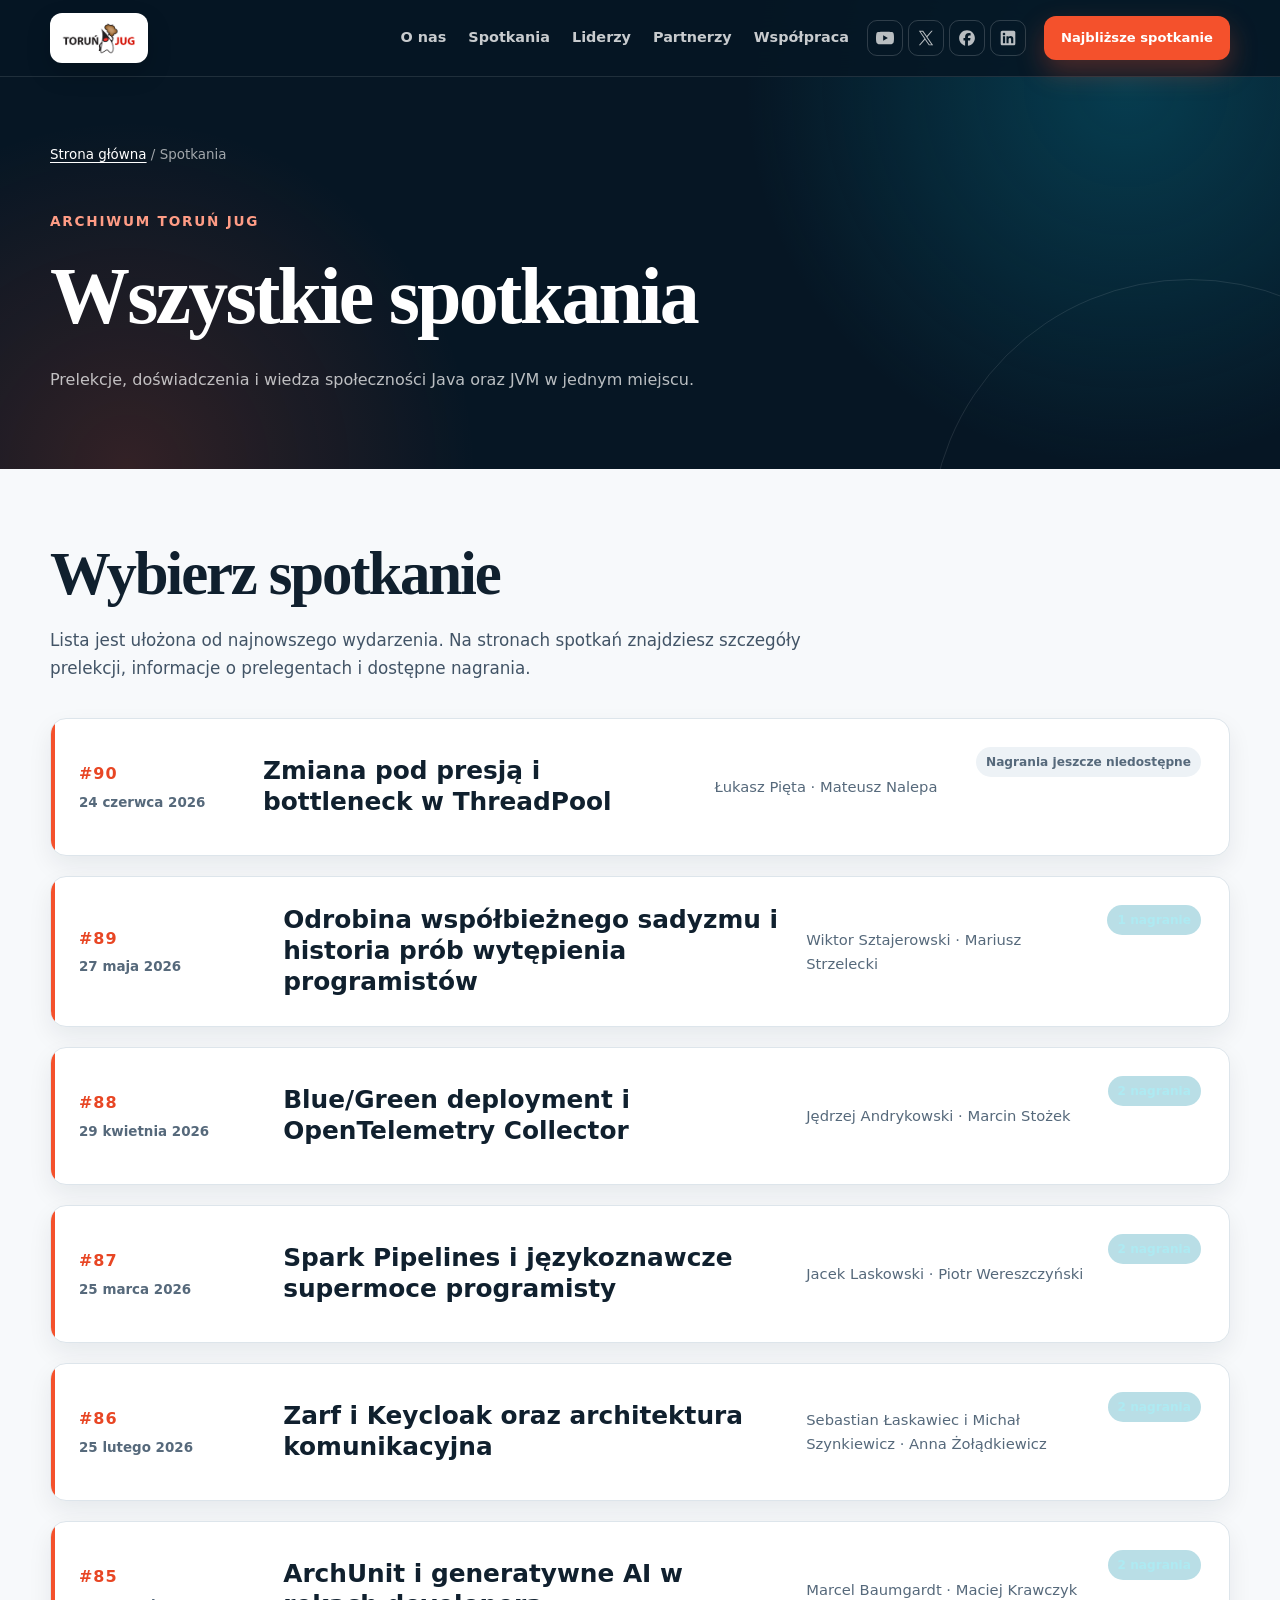
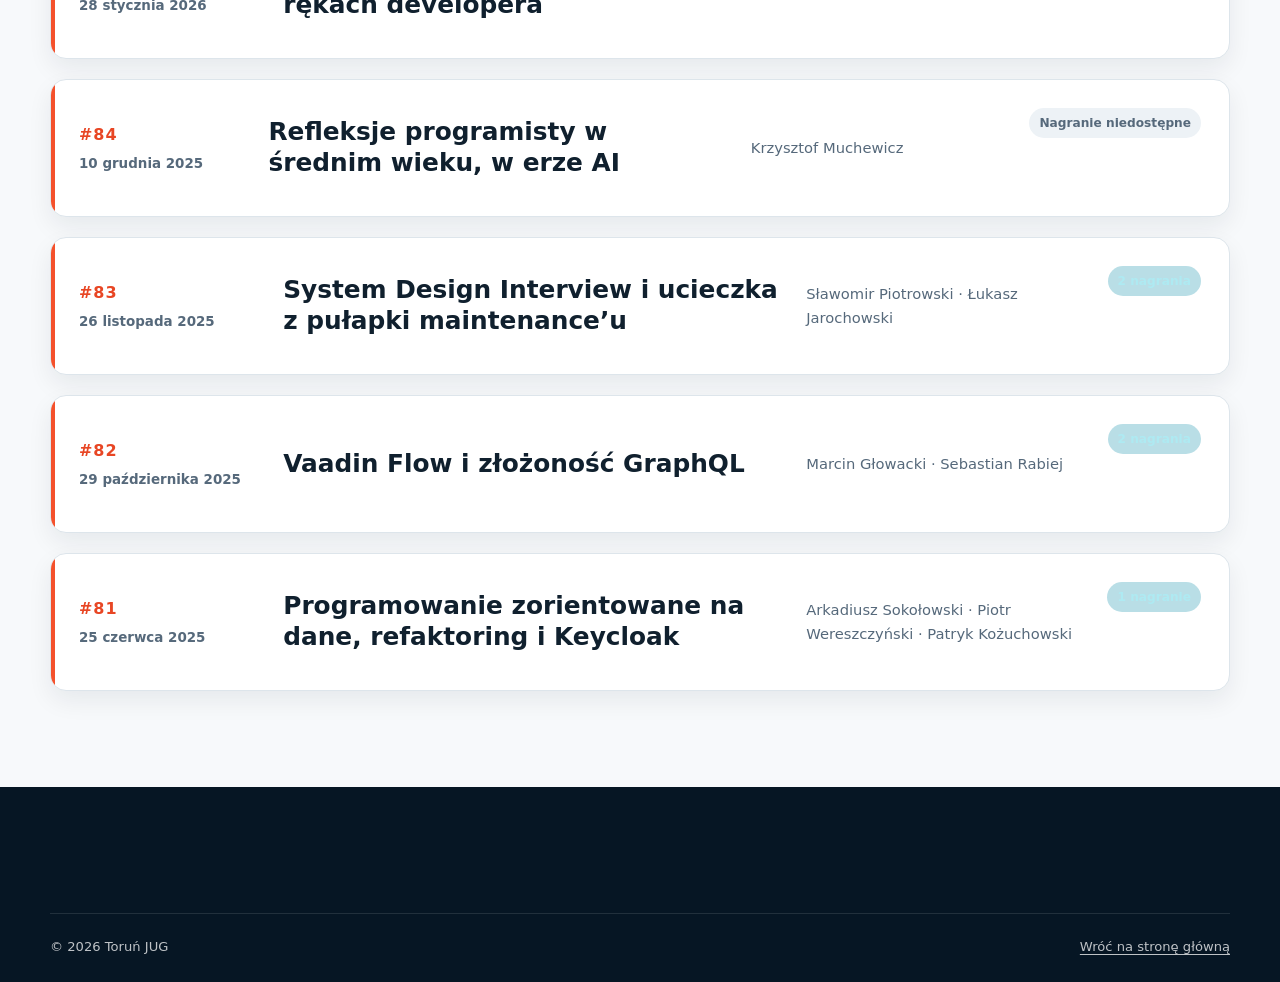
==== commit 51076a78: "Numbers on front page and small fixes" ====
--- a/spotkania/index.html
+++ b/spotkania/index.html
@@ -78,6 +78,28 @@
               <li><a href="../index.html#wspolpraca">Współpraca</a></li>
             </ul>
           </nav>
+          <nav class="header-socials" aria-label="Media społecznościowe">
+            <a href="https://www.youtube.com/channel/UCLuHypXd9ODOivs7gRpxNZg" target="_blank" rel="noopener noreferrer" aria-label="Toruń JUG na YouTube" title="YouTube">
+              <svg aria-hidden="true" focusable="false" xmlns="http://www.w3.org/2000/svg" width="32" height="32" viewBox="0 0 32 32">
+                <path d="M31.331,8.248c-.368-1.386-1.452-2.477-2.829-2.848-2.496-.673-12.502-.673-12.502-.673,0,0-10.007,0-12.502,.673-1.377,.37-2.461,1.462-2.829,2.848-.669,2.512-.669,7.752-.669,7.752,0,0,0,5.241,.669,7.752,.368,1.386,1.452,2.477,2.829,2.847,2.496,.673,12.502,.673,12.502,.673,0,0,10.007,0,12.502-.673,1.377-.37,2.461-1.462,2.829-2.847,.669-2.512,.669-7.752,.669-7.752,0,0,0-5.24-.669-7.752ZM12.727,20.758V11.242l8.364,4.758-8.364,4.758Z"></path>
+              </svg>
+            </a>
+            <a href="https://twitter.com/TorunJUG" target="_blank" rel="noopener noreferrer" aria-label="Toruń JUG na X / Twitterze" title="X / Twitter">
+              <svg aria-hidden="true" focusable="false" xmlns="http://www.w3.org/2000/svg" width="32" height="32" viewBox="0 0 32 32">
+                <path d="M18.42,14.009L27.891,3h-2.244l-8.224,9.559L10.855,3H3.28l9.932,14.455L3.28,29h2.244l8.684-10.095,6.936,10.095h7.576l-10.301-14.991h0Zm-3.074,3.573l-1.006-1.439L6.333,4.69h3.447l6.462,9.243,1.006,1.439,8.4,12.015h-3.447l-6.854-9.804h0Z"></path>
+              </svg>
+            </a>
+            <a href="https://www.facebook.com/TorunJUG" target="_blank" rel="noopener noreferrer" aria-label="Toruń JUG na Facebooku" title="Facebook">
+              <svg aria-hidden="true" focusable="false" xmlns="http://www.w3.org/2000/svg" width="32" height="32" viewBox="0 0 32 32">
+                <path d="M16,2c-7.732,0-14,6.268-14,14,0,6.566,4.52,12.075,10.618,13.588v-9.31h-2.887v-4.278h2.887v-1.843c0-4.765,2.156-6.974,6.835-6.974,.887,0,2.417,.174,3.043,.348v3.878c-.33-.035-.904-.052-1.617-.052-2.296,0-3.183,.87-3.183,3.13v1.513h4.573l-.786,4.278h-3.787v9.619c6.932-.837,12.304-6.74,12.304-13.897,0-7.732-6.268-14-14-14Z"></path>
+              </svg>
+            </a>
+            <a href="https://www.linkedin.com/company/106077920" target="_blank" rel="noopener noreferrer" aria-label="Toruń JUG na LinkedIn" title="LinkedIn">
+              <svg aria-hidden="true" focusable="false" xmlns="http://www.w3.org/2000/svg" width="32" height="32" viewBox="0 0 32 32">
+                <path d="M26.111,3H5.889c-1.595,0-2.889,1.293-2.889,2.889V26.111c0,1.595,1.293,2.889,2.889,2.889H26.111c1.595,0,2.889-1.293,2.889-2.889V5.889c0-1.595-1.293-2.889-2.889-2.889ZM10.861,25.389h-3.877V12.87h3.877v12.519Zm-1.957-14.158c-1.267,0-2.293-1.034-2.293-2.31s1.026-2.31,2.293-2.31,2.292,1.034,2.292,2.31-1.026,2.31-2.292,2.31Zm16.485,14.158h-3.858v-6.571c0-1.802-.685-2.809-2.111-2.809-1.551,0-2.362,1.048-2.362,2.809v6.571h-3.718V12.87h3.718v1.686s1.118-2.069,3.775-2.069,4.556,1.621,4.556,4.975v7.926Z" fill-rule="evenodd"></path>
+              </svg>
+            </a>
+          </nav>
           <a class="button button-small button-accent" href="https://www.meetup.com/Torun-JUG/events/" target="_blank" rel="noopener noreferrer">Najbliższe spotkanie</a>
         </div>
       </div>
--- a/styles.css
+++ b/styles.css
@@ -566,8 +566,87 @@
   color: var(--slate-700);
 }
 
+.section-stats {
+  position: relative;
+  overflow: hidden;
+  background:
+    radial-gradient(circle at 8% 18%, rgba(7, 136, 164, 0.28), transparent 32%),
+    radial-gradient(circle at 92% 82%, rgba(232, 70, 36, 0.2), transparent 28%),
+    var(--navy-950);
+  color: var(--white);
+}
+
+.section-stats::before {
+  position: absolute;
+  inset: 0;
+  background-image: linear-gradient(rgba(255, 255, 255, 0.035) 1px, transparent 1px),
+    linear-gradient(90deg, rgba(255, 255, 255, 0.035) 1px, transparent 1px);
+  background-size: 44px 44px;
+  content: "";
+  pointer-events: none;
+}
+
+.section-stats .container {
+  position: relative;
+}
+
+.section-heading-light {
+  color: var(--white);
+}
+
+.stats-grid {
+  display: grid;
+  grid-template-columns: repeat(3, minmax(0, 1fr));
+  margin: 0;
+  border: 1px solid rgba(255, 255, 255, 0.14);
+  border-radius: var(--radius-lg);
+  background: rgba(255, 255, 255, 0.055);
+  box-shadow: 0 24px 70px rgba(0, 0, 0, 0.2);
+  backdrop-filter: blur(10px);
+  -webkit-backdrop-filter: blur(10px);
+}
+
+.stat-item {
+  display: flex;
+  align-items: center;
+  flex-direction: column-reverse;
+  justify-content: center;
+  min-height: 218px;
+  padding: 32px 24px;
+  text-align: center;
+}
+
+.stat-item + .stat-item {
+  border-left: 1px solid rgba(255, 255, 255, 0.14);
+}
+
+.stat-item dt {
+  color: rgba(255, 255, 255, 0.72);
+  font-size: 0.88rem;
+  font-weight: 750;
+  letter-spacing: 0.11em;
+  text-transform: uppercase;
+}
+
+.stat-item dd {
+  margin: 0 0 10px;
+  color: var(--white);
+  font-family: Georgia, Cambria, "Times New Roman", serif;
+  font-size: clamp(4rem, 8vw, 6.5rem);
+  font-weight: 700;
+  letter-spacing: -0.065em;
+  line-height: 0.95;
+  font-variant-numeric: tabular-nums;
+}
+
+.stat-plus {
+  margin-left: 0.04em;
+  color: var(--accent-500);
+}
+
 .section-leaders {
-  background: var(--slate-100);
+  background: var(--navy-950);
+  color: var(--white);
 }
 
 .leaders-grid {
@@ -584,7 +663,12 @@
   border: 1px solid var(--slate-200);
   border-radius: var(--radius-lg);
   background: var(--white);
+  color: var(--slate-950);
   box-shadow: var(--shadow-sm);
+}
+
+.section-leaders .eyebrow {
+  color: #86e0ec;
 }
 
 .leader-intro {
@@ -621,8 +705,8 @@
 
 .section-meetings {
   overflow: hidden;
-  background: var(--navy-950);
-  color: var(--white);
+  background: var(--white);
+  color: var(--slate-950);
 }
 
 .section-meetings .section-heading {
@@ -630,7 +714,7 @@
 }
 
 .section-meetings .section-lead {
-  color: rgba(255, 255, 255, 0.68);
+  color: var(--slate-700);
 }
 
 .meetings-carousel {
@@ -674,10 +758,11 @@
   flex-direction: column;
   padding: 28px;
   overflow: hidden;
-  border: 1px solid rgba(255, 255, 255, 0.12);
+  border: 1px solid var(--slate-200);
   border-radius: var(--radius-md);
-  background: rgba(255, 255, 255, 0.055);
-  transition: border-color 180ms ease, background 180ms ease, transform 180ms ease;
+  background: var(--slate-50);
+  box-shadow: var(--shadow-sm);
+  transition: border-color 180ms ease, background 180ms ease, box-shadow 180ms ease, transform 180ms ease;
 }
 
 .meeting-card::before {
@@ -689,8 +774,9 @@
 }
 
 .meeting-card:hover {
-  border-color: rgba(255, 255, 255, 0.28);
-  background: rgba(255, 255, 255, 0.09);
+  border-color: #b8dbe2;
+  background: var(--white);
+  box-shadow: var(--shadow-md);
   transform: translateY(-4px);
 }
 
@@ -897,6 +983,53 @@
 .meetings-source a {
   color: var(--white);
   font-weight: 750;
+}
+
+.section-meetings .meeting-card-meta {
+  color: var(--slate-600);
+}
+
+.section-meetings .meeting-number {
+  color: var(--accent-600);
+}
+
+.section-meetings .meeting-card > p {
+  color: var(--slate-700);
+}
+
+.section-meetings .meeting-status {
+  background: var(--teal-100);
+  color: var(--teal-700);
+}
+
+.section-meetings .meeting-status-pending {
+  background: var(--slate-100);
+  color: var(--slate-600);
+}
+
+.section-meetings .carousel-button {
+  border-color: var(--slate-300);
+  background: var(--white);
+  color: var(--navy-900);
+}
+
+.section-meetings .carousel-button:hover:not(:disabled) {
+  border-color: #9bcbd5;
+  background: var(--teal-100);
+}
+
+.section-meetings .carousel-progress input::-webkit-slider-runnable-track,
+.section-meetings .carousel-progress input::-moz-range-track {
+  background: var(--slate-300);
+}
+
+.section-meetings .carousel-position,
+.section-meetings .meetings-source {
+  color: var(--slate-600);
+}
+
+.section-meetings .meetings-source a {
+  color: var(--navy-800);
 }
 
 .meetings-archive-page {
@@ -1370,6 +1503,10 @@
   flex-wrap: wrap;
   justify-content: center;
   gap: 18px;
+}
+
+.section-partners {
+  background: var(--white);
 }
 
 .partner-card {
@@ -1602,6 +1739,19 @@
     grid-template-columns: 1fr;
   }
 
+  .stats-grid {
+    grid-template-columns: 1fr;
+  }
+
+  .stat-item {
+    min-height: 180px;
+  }
+
+  .stat-item + .stat-item {
+    border-top: 1px solid rgba(255, 255, 255, 0.14);
+    border-left: 0;
+  }
+
   .value-card {
     min-height: 0;
   }
